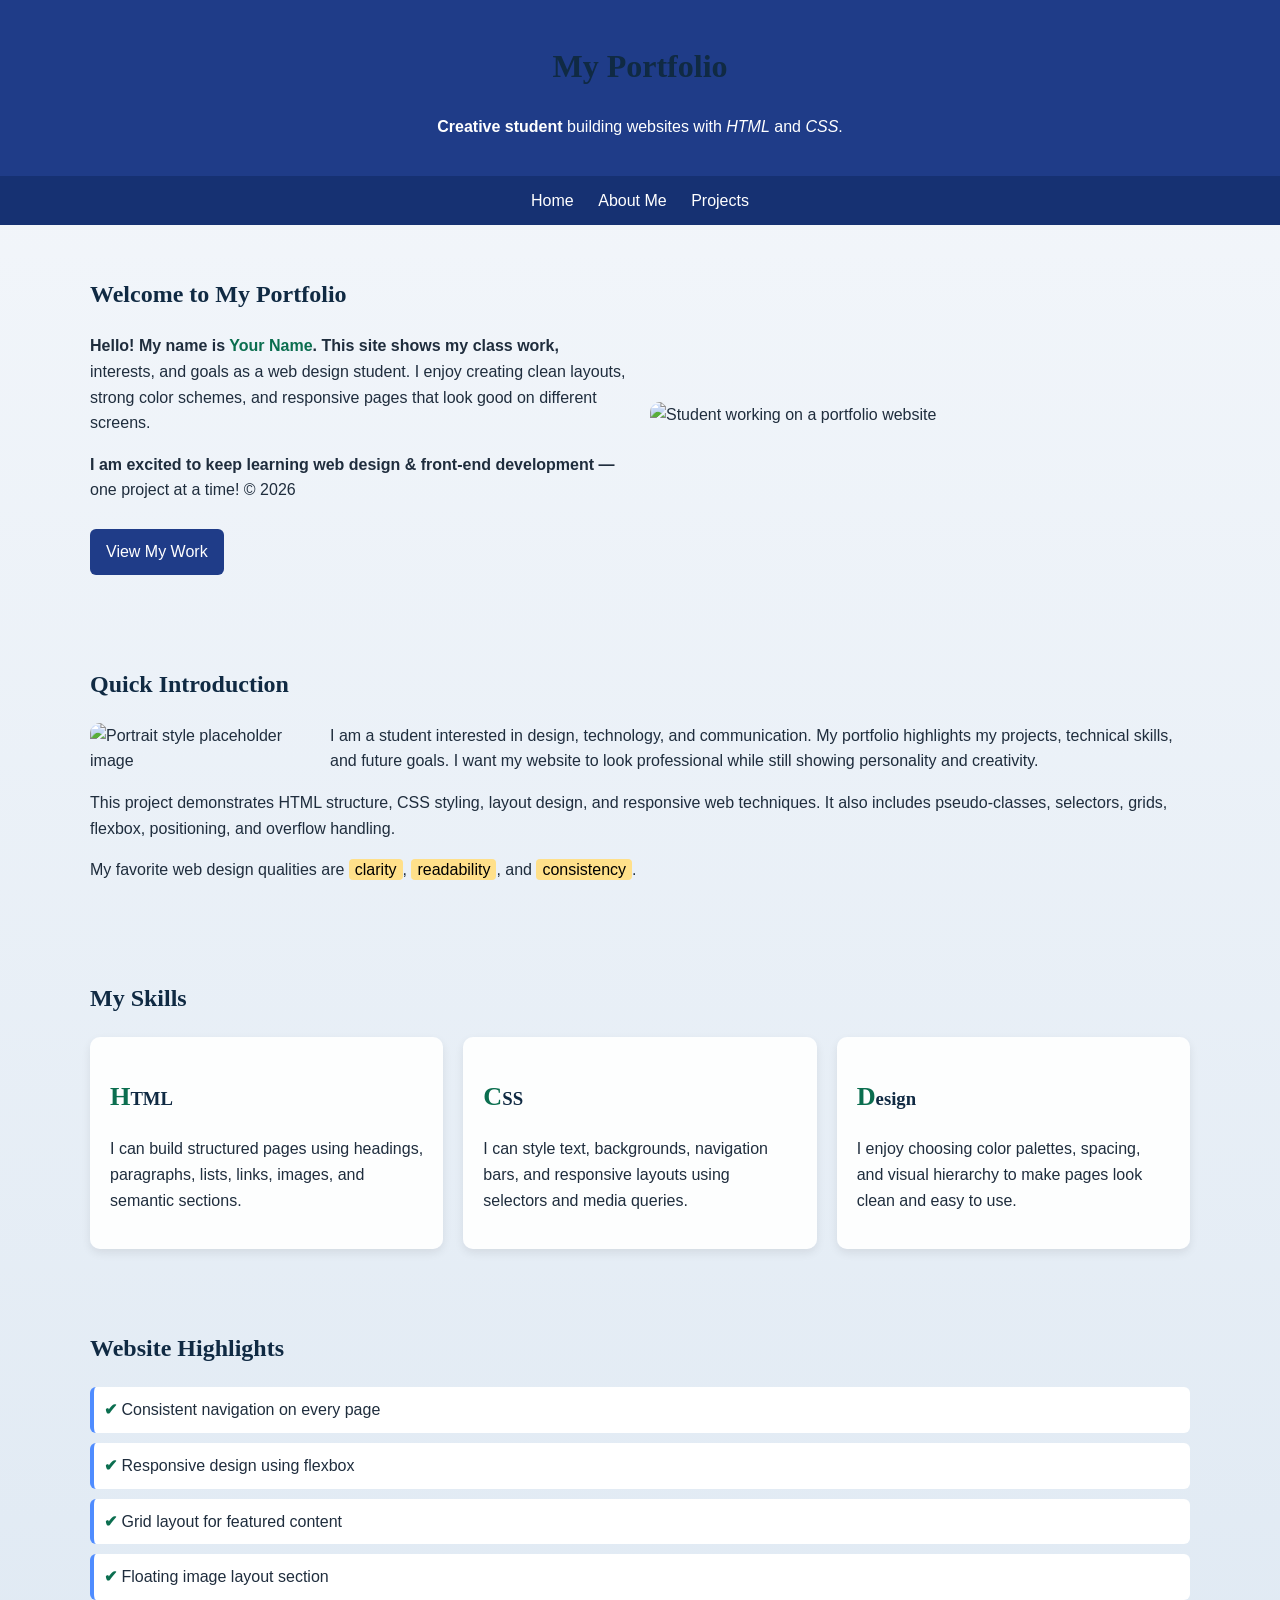
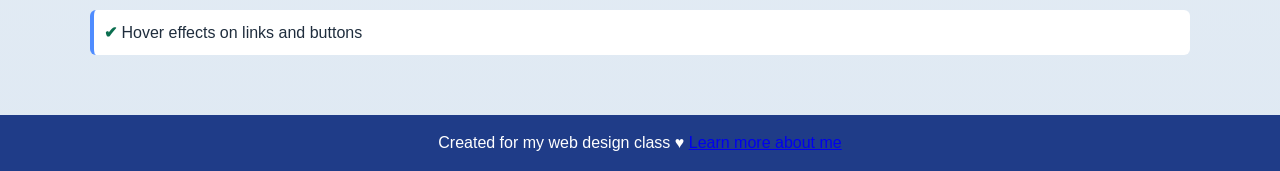
==== index.html @ 2f290ec4 "Rename index.html.html to index.html" ====
<!DOCTYPE html>
<html lang="en">
<head>
   <!-- Required: Set metadata of the document -->
   <meta charset="UTF-8">
   <meta name="viewport" content="width=device-width, initial-scale=1.0">
   <meta name="description" content="Student portfolio website for class project">
   <meta name="author" content="Your Name">
   <title>Home | Student Portfolio</title>

   <!-- Required: Link to CSS file(s) -->
   <link rel="stylesheet" href="format.css">
   <link rel="stylesheet" href="layout.css">
</head>
<body>
   <!-- Required: Use sectioning, grouping, and text-level elements -->
   <header>
      <div class="site-title">
         <h1>My Portfolio</h1>
         <p><strong>Creative student</strong> building websites with <em>HTML</em> and <em>CSS</em>.</p>
      </div>

      <!-- Required: Include navigation list with hypertext links -->
      <nav>
         <ul class="nav-list">
            <li><a href="index.html">Home</a></li>
            <li><a href="about.html">About Me</a></li>
            <li><a href="projects.html">Projects</a></li>
         </ul>
      </nav>
   </header>

   <main>
      <!-- Required: Use sectioning, grouping, and text-level elements -->
      <section class="hero">
         <div class="hero-text">
            <h2>Welcome to My Portfolio</h2>
            <p>
               Hello! My name is <span class="highlight">Your Name</span>. This site shows my class work,
               interests, and goals as a web design student. I enjoy creating clean layouts, strong color schemes,
               and responsive pages that look good on different screens.
            </p>
            <p>
               <!-- Required: Include character references -->
               I am excited to keep learning web design &amp; front-end development &mdash; one project at a time! &copy; 2026
            </p>
            <a class="button-link" href="projects.html">View My Work</a>
         </div>

         <div class="hero-image">
            <!-- Required: Include inline images -->
            <img src="https://picsum.photos/400/300?random=2" alt="Student working on a portfolio website">
         </div>
      </section>

      <!-- Required: Create a floated layout -->
      <section class="intro clearfix">
         <h2>Quick Introduction</h2>

         <!-- Required: Use both block and floating elements -->
         <img class="float-left" src="https://picsum.photos/220/220?random=7" alt="Portrait style placeholder image">

         <p>
            I am a student interested in design, technology, and communication. My portfolio highlights my
            projects, technical skills, and future goals. I want my website to look professional while still
            showing personality and creativity.
         </p>

         <p>
            This project demonstrates HTML structure, CSS styling, layout design, and responsive web techniques.
            It also includes pseudo-classes, selectors, grids, flexbox, positioning, and overflow handling.
         </p>

         <p>
            My favorite web design qualities are <mark>clarity</mark>, <mark>readability</mark>, and
            <mark>consistency</mark>.
         </p>
      </section>

      <!-- Required: Create a grid layout -->
      <section class="skills-grid-section">
         <h2>My Skills</h2>
         <div class="skills-grid">
            <article class="card">
               <h3>HTML</h3>
               <p>I can build structured pages using headings, paragraphs, lists, links, images, and semantic sections.</p>
            </article>

            <article class="card">
               <h3>CSS</h3>
               <p>I can style text, backgrounds, navigation bars, and responsive layouts using selectors and media queries.</p>
            </article>

            <article class="card">
               <h3>Design</h3>
               <p>I enjoy choosing color palettes, spacing, and visual hierarchy to make pages look clean and easy to use.</p>
            </article>
         </div>
      </section>

      <section class="highlights">
         <h2>Website Highlights</h2>

         <!-- Required: Format lists -->
         <ul class="feature-list">
            <li>Consistent navigation on every page</li>
            <li>Responsive design using flexbox</li>
            <li>Grid layout for featured content</li>
            <li>Floating image layout section</li>
            <li>Hover effects on links and buttons</li>
         </ul>
      </section>
   </main>

   <footer>
      <p>Created for my web design class &hearts; <a href="about.html">Learn more about me</a></p>
   </footer>
</body>
</html>
---- format.css ----
/* =======================================================
   Required: CSS file for formatting
   Covers Tutorial 2 requirements:
   - Format lists, background, and text
   - Use pseudo classes/elements
   - Use contextual/attribute selectors
   - Use pseudo classes for hypertext links
======================================================= */

/* Required: Format background and text */
body {
   margin: 0;
   font-family: Arial, Helvetica, sans-serif;
   background: linear-gradient(to bottom, #f4f7fb, #dfe9f3);
   color: #1f2d3d;
   line-height: 1.6;
}

/* Grouping/text formatting */
h1, h2, h3 {
   font-family: Georgia, "Times New Roman", serif;
   color: #102a43;
}

p {
   font-size: 1rem;
}

header, footer {
   background-color: #1f3c88;
   color: white;
}

footer p {
   margin: 0;
   text-align: center;
   padding: 15px;
}

.site-title {
   padding: 20px;
   text-align: center;
}

.page-banner {
   background-color: #ffffffcc;
   border-left: 6px solid #4f8cff;
   padding: 20px;
   margin: 20px;
   border-radius: 10px;
}

.highlight {
   color: #0b6e4f;
   font-weight: bold;
}

mark {
   background-color: #ffe08a;
   padding: 2px 6px;
   border-radius: 4px;
}

/* Required: Format lists */
.nav-list,
.feature-list,
.goals-list {
   list-style-type: none;
   padding: 0;
   margin: 0;
}

.feature-list li,
.goals-list li {
   background-color: #ffffff;
   margin: 10px 0;
   padding: 10px;
   border-left: 4px solid #4f8cff;
   border-radius: 6px;
}

.goals-list {
   list-style-type: decimal;
   list-style-position: inside;
}

.goals-list li {
   background-color: #eef4ff;
}

/* Navigation appearance */
.nav-list li {
   display: inline-block;
   margin: 0 10px;
}

/* Required: Use pseudo classes for hypertext links */
nav a:link {
   color: #ffffff;
   text-decoration: none;
}

nav a:visited {
   color: #d6e4ff;
}

nav a:hover {
   color: #ffe08a;
   text-decoration: underline;
}

nav a:active {
   color: #ffb703;
}

nav a:focus {
   outline: 2px dashed #ffffff;
   outline-offset: 4px;
}

/* Button links */
.button-link:link,
.button-link:visited {
   display: inline-block;
   background-color: #1f3c88;
   color: white;
   padding: 10px 16px;
   border-radius: 6px;
   text-decoration: none;
   margin-top: 10px;
}

.button-link:hover,
.button-link:focus {
   background-color: #4f8cff;
}

.button-link:active {
   background-color: #163172;
}

/* Required: Use pseudo classes/elements */
.card:hover {
   transform: translateY(-4px);
   box-shadow: 0 8px 18px rgba(0, 0, 0, 0.12);
}

.card h3::first-letter {
   font-size: 1.4em;
   color: #0b6e4f;
}

.hero-text p::first-line {
   font-weight: bold;
}

.feature-list li::before {
   content: "✔ ";
   color: #0b6e4f;
   font-weight: bold;
}

/* Required: Use contextual selector */
section p a {
   color: #0b6e4f;
   font-weight: bold;
}

section p a:hover {
   color: #c1121f;
}

/* Required: Use attribute selector */
a[target="_blank"] {
   background-color: #eef7ee;
   padding: 2px 6px;
   border-radius: 4px;
}

/* Form formatting */
.contact-form label {
   font-weight: bold;
}

.contact-form input,
.contact-form select {
   padding: 10px;
   border: 1px solid #aab7c4;
   border-radius: 6px;
   font-size: 1rem;
}

.contact-form input[type="submit"] {
   background-color: #0b6e4f;
   color: white;
   border: none;
   cursor: pointer;
}

.contact-form input[type="submit"]:hover {
   background-color: #09543d;
}

/* Image styling */
img {
   max-width: 100%;
   border-radius: 10px;
}

/* Card appearance */
.card,
.content-box,
.overflow-box,
.fact-box {
   background-color: rgba(255, 255, 255, 0.92);
   border-radius: 10px;
   box-shadow: 0 4px 10px rgba(0, 0, 0, 0.08);
   padding: 20px;
}

/* Fun badge */
.badge {
   background-color: #ffb703;
   color: #1f2d3d;
   font-weight: bold;
   padding: 8px 12px;
   border-radius: 20px;
}
---- layout.css ----
/* =======================================================
   Required: CSS file for layout
   Covers Tutorial 3 and Tutorial 5 requirements:
   - Use both block and floating elements
   - Create a floated layout
   - Create a grid layout
   - Experiment with relative and absolute positioning
   - Handle overflow
   - Implement responsive design with @media and flex/flexbox
======================================================= */

/* Basic block layout */
header,
main,
section,
article,
aside,
footer,
nav {
   display: block;
}

/* Navigation layout */
nav {
   background-color: #163172;
   padding: 12px;
   text-align: center;
}

/* Required: Use flex/flexbox */
.hero {
   display: flex;
   gap: 20px;
   align-items: center;
   justify-content: space-between;
   padding: 30px;
   max-width: 1100px;
   margin: 0 auto;
}

.hero-text,
.hero-image {
   flex: 1;
}

/* Required: Create a floated layout */
.float-left {
   float: left;
   margin: 0 20px 10px 0;
   width: 220px;
}

/* Clear fix for floated layout */
.clearfix::after {
   content: "";
   display: table;
   clear: both;
}

.intro,
.highlights,
.skills-grid-section,
.resources,
.contact-form-section,
.position-section,
.overflow-section {
   max-width: 1100px;
   margin: 20px auto;
   padding: 20px;
}

/* Required: Create a grid layout */
.skills-grid,
.project-grid {
   display: grid;
   grid-template-columns: repeat(3, 1fr);
   gap: 20px;
}

.project-grid {
   max-width: 1100px;
   margin: 20px auto;
   padding: 20px;
}

.card img {
   width: 100%;
   height: auto;
   display: block;
   margin-bottom: 12px;
}

/* Two-column flex layout */
.two-column-flex {
   display: flex;
   gap: 20px;
   max-width: 1100px;
   margin: 20px auto;
   padding: 20px;
}

.content-box {
   flex: 1;
}

.about-image {
   display: block;
   margin-bottom: 15px;
}

/* Required: Experiment with relative and absolute positioning */
.fact-box {
   position: relative;
   max-width: 700px;
   margin: 0 auto;
   min-height: 100px;
}

.badge {
   position: absolute;
   top: -12px;
   right: -12px;
}

/* Required: Handle overflow */
.overflow-box {
   max-width: 700px;
   height: 140px;
   overflow: auto;
   margin: 0 auto;
}

/* Form layout */
.contact-form {
   max-width: 700px;
   margin: 0 auto;
   display: flex;
   flex-direction: column;
   gap: 10px;
}

/* Footer spacing */
footer {
   margin-top: 30px;
}

/* Required: Implement responsive design to different screen widths using @media and flex/flexbox */
@media screen and (max-width: 900px) {
   .hero,
   .two-column-flex {
      flex-direction: column;
   }

   .skills-grid,
   .project-grid {
      grid-template-columns: repeat(2, 1fr);
   }
}

@media screen and (max-width: 600px) {
   .nav-list li {
      display: block;
      margin: 10px 0;
   }

   .skills-grid,
   .project-grid {
      grid-template-columns: 1fr;
   }

   .float-left {
      float: none;
      display: block;
      margin: 0 auto 15px auto;
      width: 100%;
      max-width: 250px;
   }

   .hero,
   .intro,
   .highlights,
   .skills-grid-section,
   .resources,
   .contact-form-section,
   .position-section,
   .overflow-section,
   .two-column-flex,
   .project-grid {
      padding: 15px;
   }
}
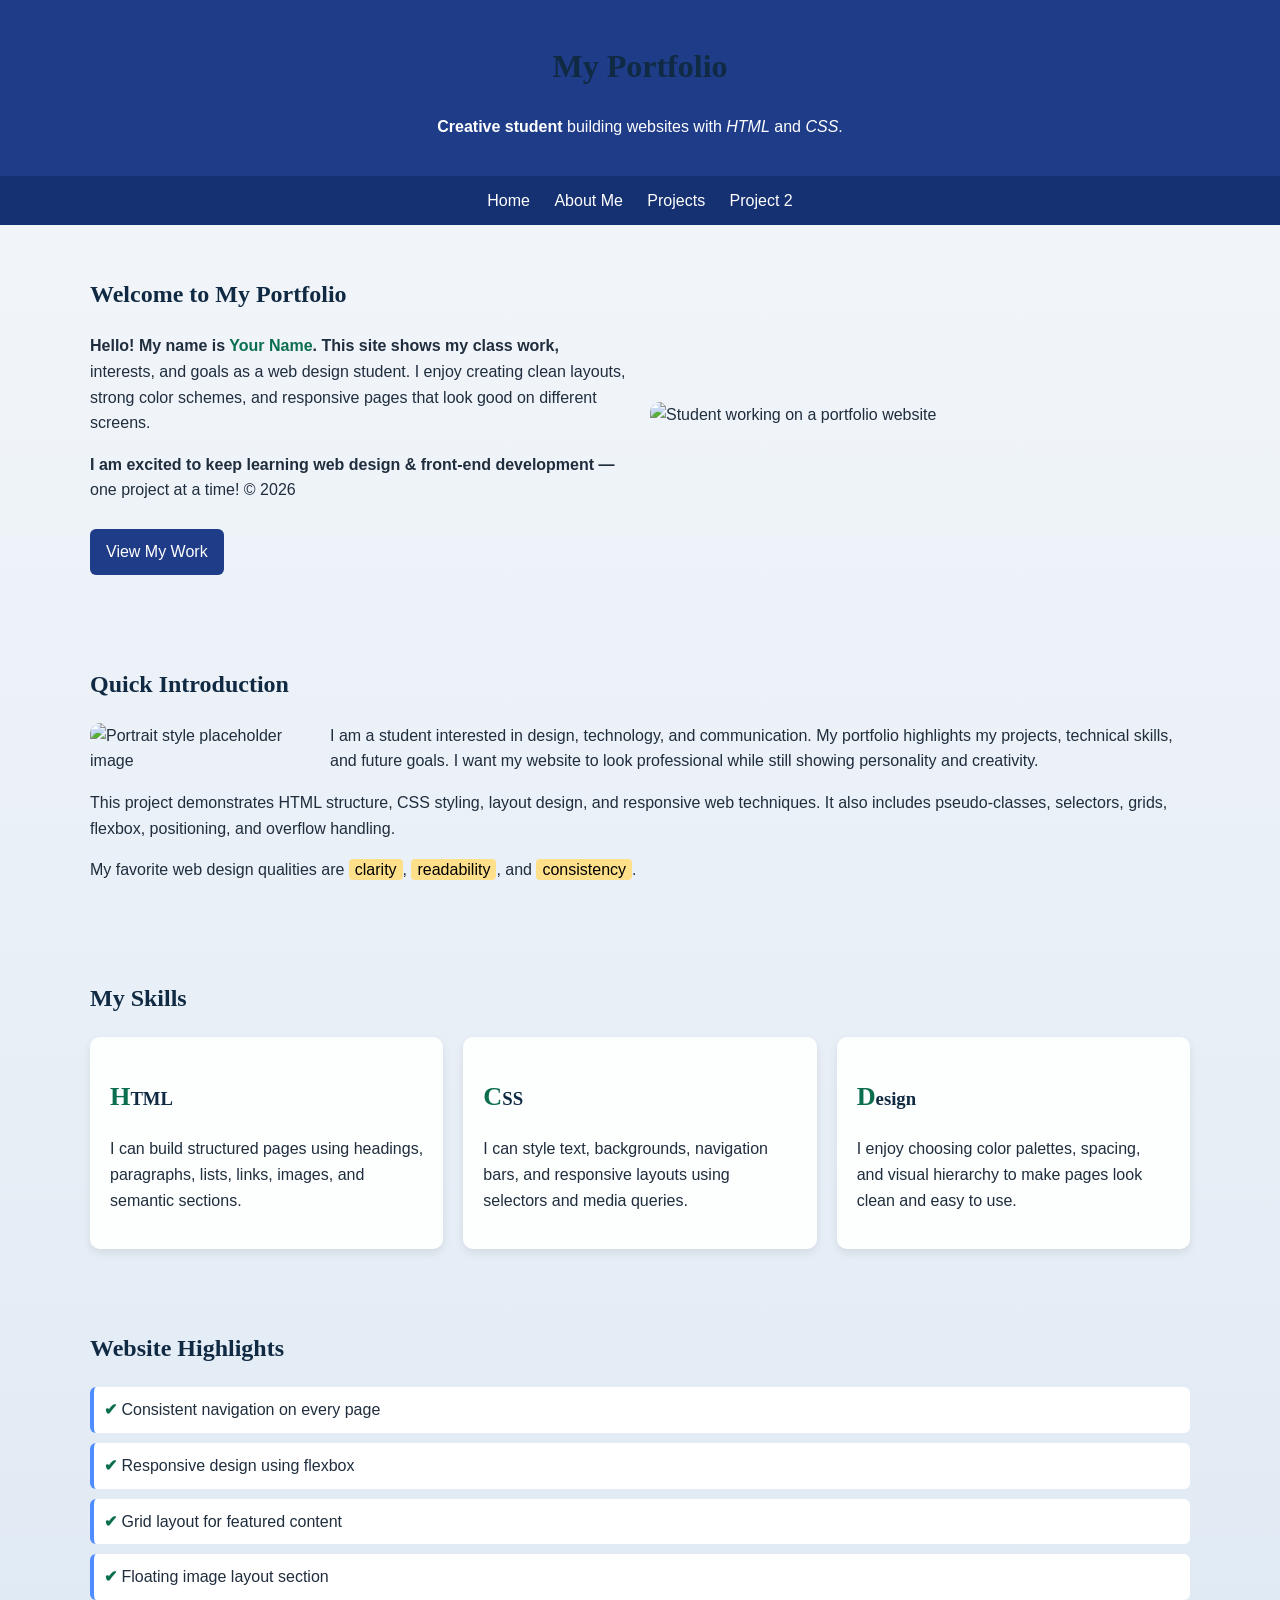
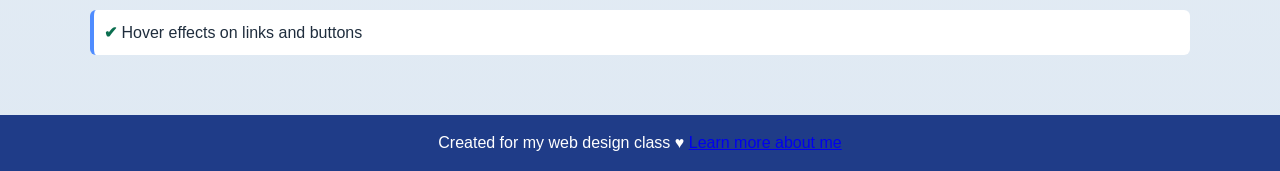
==== commit f16fcf58: "Add 'Project 2' link to navigation Added a new navigation link for 'Project 2'." ====
--- a/index.html
+++ b/index.html
@@ -21,13 +21,14 @@
       </div>
 
       <!-- Required: Include navigation list with hypertext links -->
-      <nav>
-         <ul class="nav-list">
-            <li><a href="index.html">Home</a></li>
-            <li><a href="about.html">About Me</a></li>
-            <li><a href="projects.html">Projects</a></li>
-         </ul>
-      </nav>
+<nav>
+   <ul class="nav-list">
+      <li><a href="index.html">Home</a></li>
+      <li><a href="about.html">About Me</a></li>
+      <li><a href="projects.html">Projects</a></li>
+      <li><a href="project2.html">Project 2</a></li>
+   </ul>
+</nav>
    </header>
 
    <main>
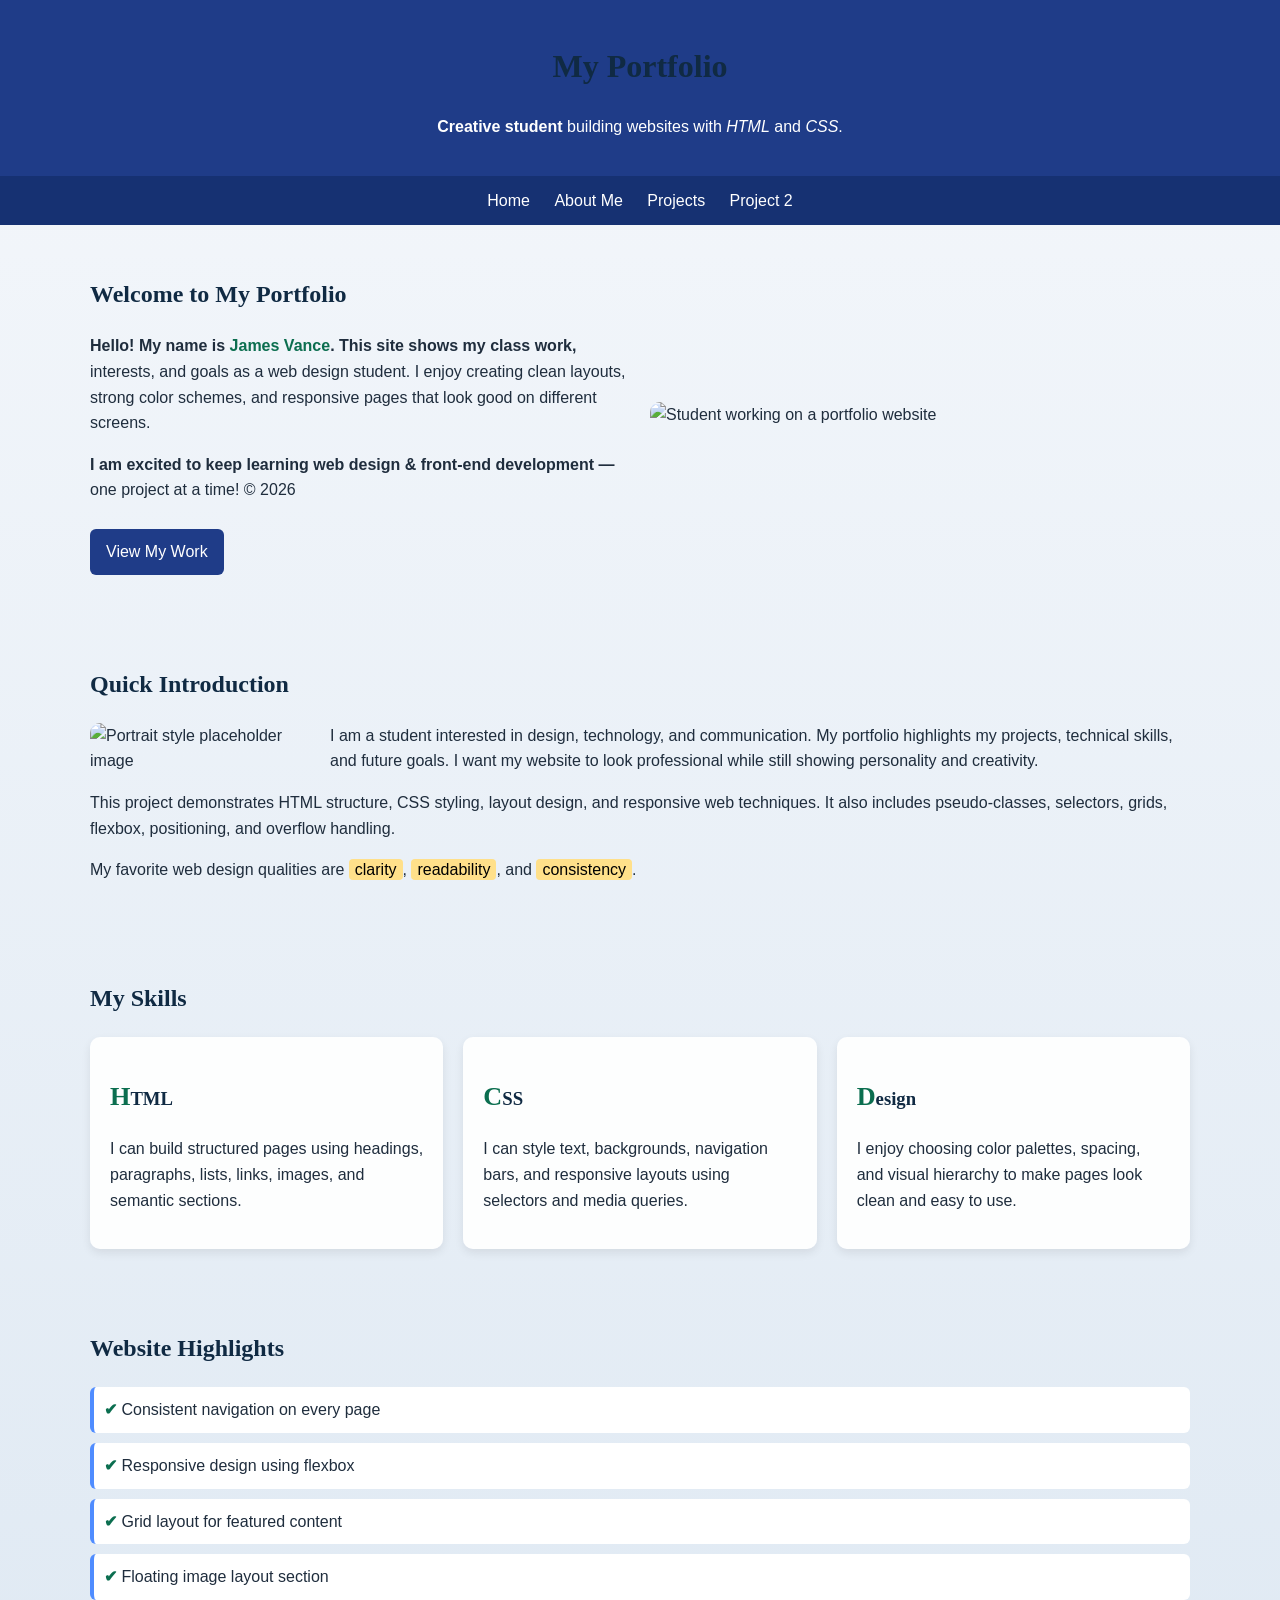
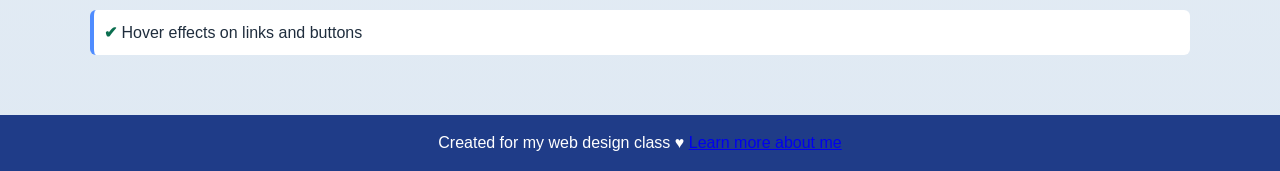
==== commit 8c593841: "Revise content in index.html for portfolio site Updated the portfolio website content, including per" ====
--- a/index.html
+++ b/index.html
@@ -37,7 +37,7 @@
          <div class="hero-text">
             <h2>Welcome to My Portfolio</h2>
             <p>
-               Hello! My name is <span class="highlight">Your Name</span>. This site shows my class work,
+               Hello! My name is <span class="highlight">James Vance</span>. This site shows my class work,
                interests, and goals as a web design student. I enjoy creating clean layouts, strong color schemes,
                and responsive pages that look good on different screens.
             </p>
